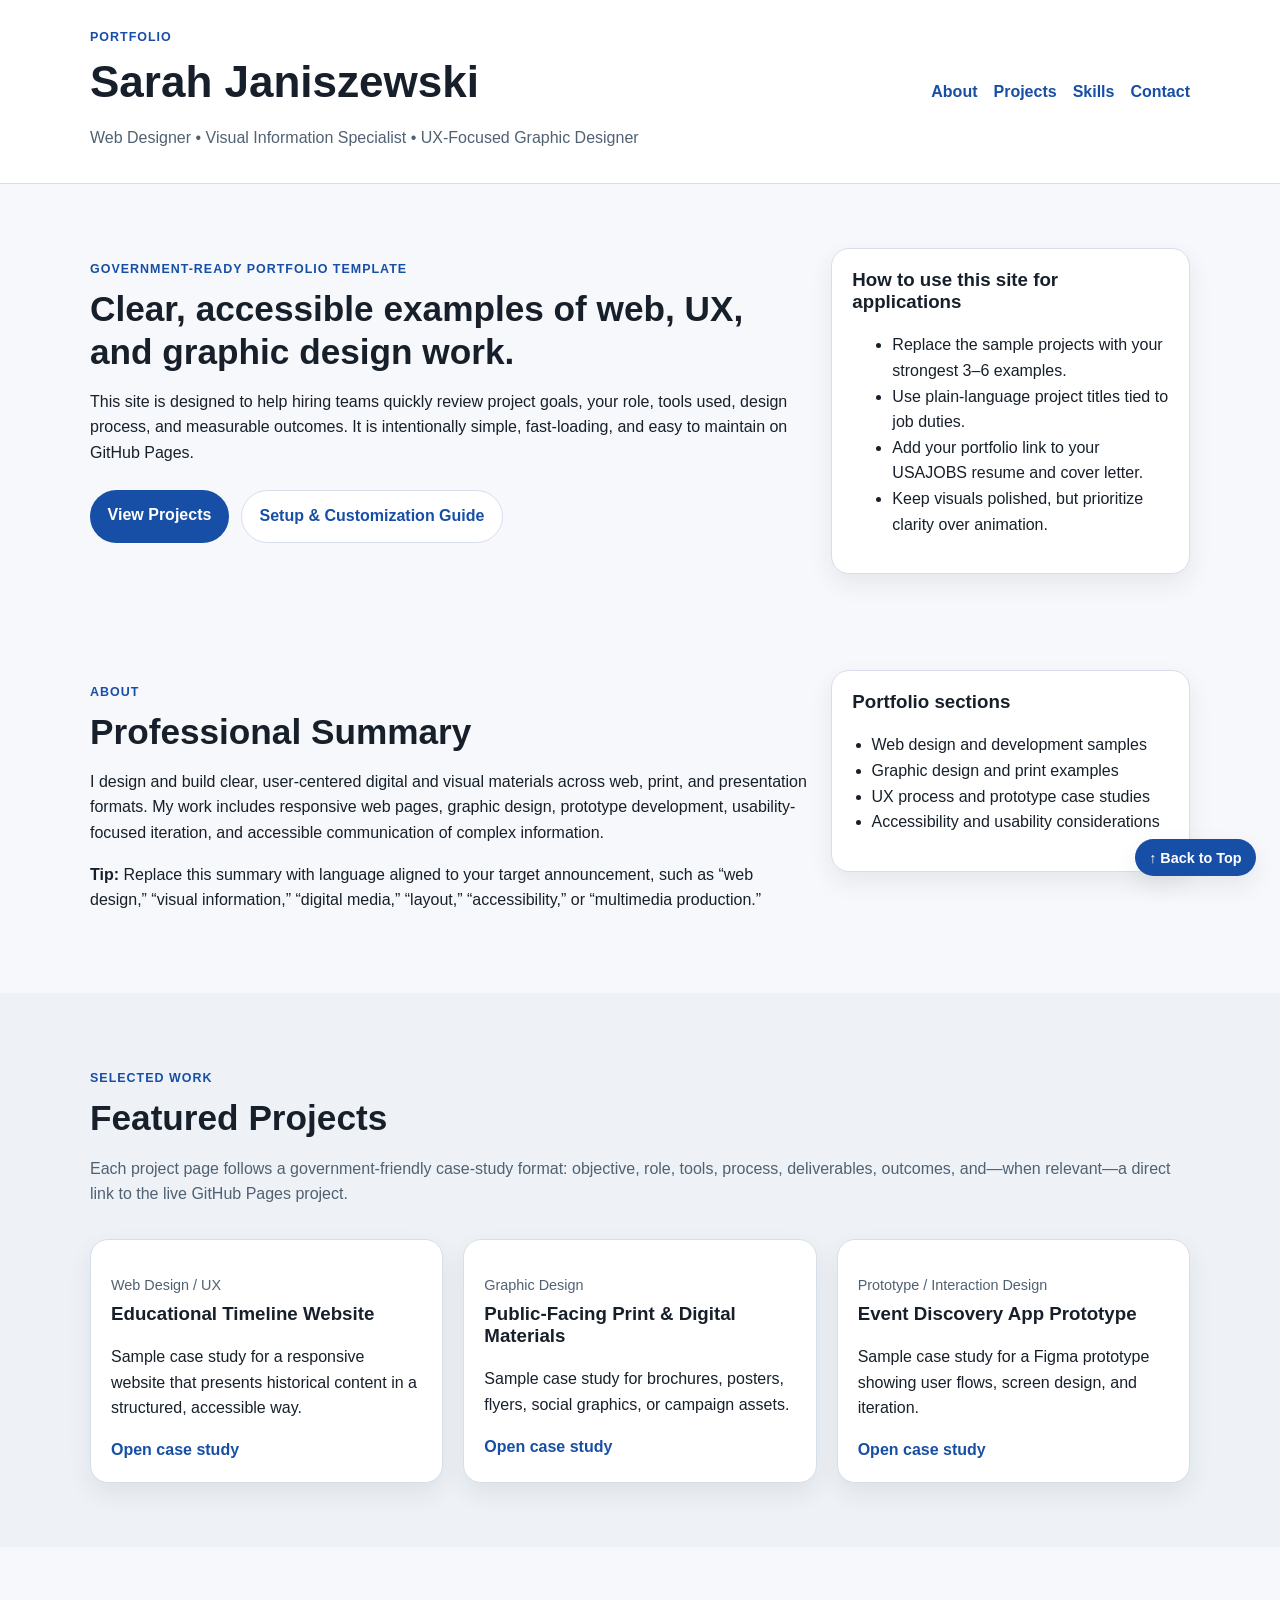
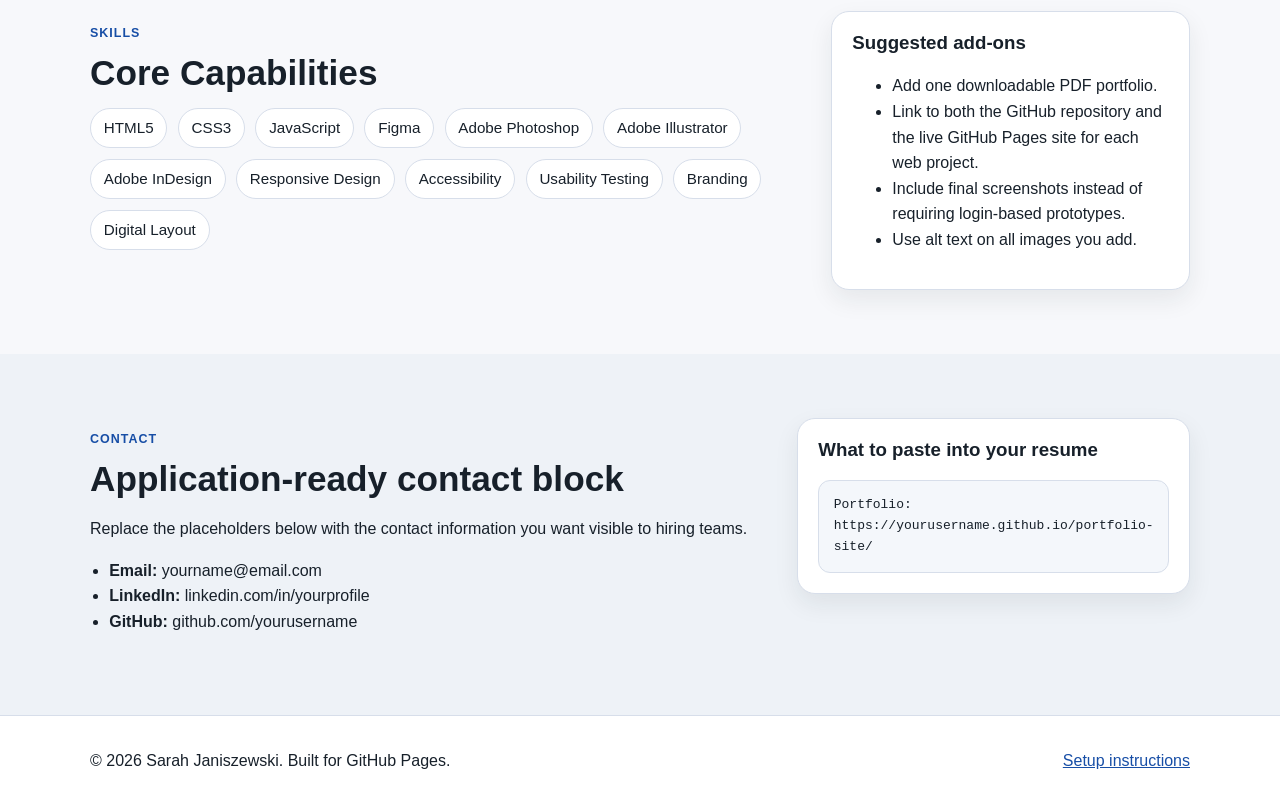
==== index.html @ ab716102 "Initial commit" ====
<!doctype html>
<html lang="en">
<head>
  <meta charset="utf-8" />
  <meta name="viewport" content="width=device-width, initial-scale=1" />
  <title>Sarah Janiszewski | Web & Visual Design Portfolio</title>
  <meta name="description" content="Portfolio of web design, UX, and visual communication work tailored for government and public sector applications." />
  <link rel="stylesheet" href="assets/css/styles.css" />
</head>
<body>
  <a class="skip-link" href="#main">Skip to main content</a>

  <header class="site-header">
    <div class="container header-inner">
      <div>
        <p class="eyebrow">Portfolio</p>
        <h1>Sarah Janiszewski</h1>
        <p class="subhead">Web Designer • Visual Information Specialist • UX-Focused Graphic Designer</p>
      </div>
      <nav aria-label="Primary">
        <ul class="nav-list">
          <li><a href="#about">About</a></li>
          <li><a href="#projects">Projects</a></li>
          <li><a href="#skills">Skills</a></li>
          <li><a href="#contact">Contact</a></li>
        </ul>
      </nav>
    </div>
  </header>

  <main id="main">
    <section class="hero">
      <div class="container hero-grid">
        <div>
          <p class="eyebrow">Government-ready portfolio template</p>
          <h2>Clear, accessible examples of web, UX, and graphic design work.</h2>
          <p>
            This site is designed to help hiring teams quickly review project goals, your role,
            tools used, design process, and measurable outcomes. It is intentionally simple,
            fast-loading, and easy to maintain on GitHub Pages.
          </p>
          <div class="button-row">
            <a class="button" href="#projects">View Projects</a>
            <a class="button button-secondary" href="README.md">Setup & Customization Guide</a>
          </div>
        </div>
        <aside class="panel" aria-label="Federal application note">
          <h3>How to use this site for applications</h3>
          <ul>
            <li>Replace the sample projects with your strongest 3–6 examples.</li>
            <li>Use plain-language project titles tied to job duties.</li>
            <li>Add your portfolio link to your USAJOBS resume and cover letter.</li>
            <li>Keep visuals polished, but prioritize clarity over animation.</li>
          </ul>
        </aside>
      </div>
    </section>

    <section id="about" class="section">
      <div class="container two-column">
        <div>
          <p class="eyebrow">About</p>
          <h2>Professional Summary</h2>
          <p>
            I design and build clear, user-centered digital and visual materials across web,
            print, and presentation formats. My work includes responsive web pages, graphic design,
            prototype development, usability-focused iteration, and accessible communication of complex information.
          </p>
          <p>
            <strong>Tip:</strong> Replace this summary with language aligned to your target announcement,
            such as “web design,” “visual information,” “digital media,” “layout,” “accessibility,” or
            “multimedia production.”
          </p>
        </div>
        <div class="panel">
          <h3>Portfolio sections</h3>
          <ul class="check-list">
            <li>Web design and development samples</li>
            <li>Graphic design and print examples</li>
            <li>UX process and prototype case studies</li>
            <li>Accessibility and usability considerations</li>
          </ul>
        </div>
      </div>
    </section>

    <section id="projects" class="section section-alt">
      <div class="container">
        <p class="eyebrow">Selected Work</p>
        <h2>Featured Projects</h2>
        <p class="section-intro">
          Each project page follows a government-friendly case-study format: objective, role,
          tools, process, deliverables, outcomes, and—when relevant—a direct link to the live GitHub Pages project.
        </p>

        <div class="card-grid">
          <article class="card">
            <div class="card-body">
              <p class="project-type">Web Design / UX</p>
              <h3>Educational Timeline Website</h3>
              <p>
                Sample case study for a responsive website that presents historical content in a
                structured, accessible way.
              </p>
              <a class="text-link" href="projects/educational-timeline.html">Open case study</a>
            </div>
          </article>

          <article class="card">
            <div class="card-body">
              <p class="project-type">Graphic Design</p>
              <h3>Public-Facing Print & Digital Materials</h3>
              <p>
                Sample case study for brochures, posters, flyers, social graphics, or campaign assets.
              </p>
              <a class="text-link" href="projects/print-digital-campaign.html">Open case study</a>
            </div>
          </article>

          <article class="card">
            <div class="card-body">
              <p class="project-type">Prototype / Interaction Design</p>
              <h3>Event Discovery App Prototype</h3>
              <p>
                Sample case study for a Figma prototype showing user flows, screen design, and iteration.
              </p>
              <a class="text-link" href="projects/event-app-prototype.html">Open case study</a>
            </div>
          </article>
        </div>
      </div>
    </section>

    <section id="skills" class="section">
      <div class="container two-column">
        <div>
          <p class="eyebrow">Skills</p>
          <h2>Core Capabilities</h2>
          <div class="tag-group" aria-label="Core skills">
            <span class="tag">HTML5</span>
            <span class="tag">CSS3</span>
            <span class="tag">JavaScript</span>
            <span class="tag">Figma</span>
            <span class="tag">Adobe Photoshop</span>
            <span class="tag">Adobe Illustrator</span>
            <span class="tag">Adobe InDesign</span>
            <span class="tag">Responsive Design</span>
            <span class="tag">Accessibility</span>
            <span class="tag">Usability Testing</span>
            <span class="tag">Branding</span>
            <span class="tag">Digital Layout</span>
          </div>
        </div>
        <div class="panel">
          <h3>Suggested add-ons</h3>
          <ul>
            <li>Add one downloadable PDF portfolio.</li>
            <li>Link to both the GitHub repository and the live GitHub Pages site for each web project.</li>
            <li>Include final screenshots instead of requiring login-based prototypes.</li>
            <li>Use alt text on all images you add.</li>
          </ul>
        </div>
      </div>
    </section>

    <section id="contact" class="section section-alt">
      <div class="container two-column">
        <div>
          <p class="eyebrow">Contact</p>
          <h2>Application-ready contact block</h2>
          <p>
            Replace the placeholders below with the contact information you want visible to hiring teams.
          </p>
          <ul class="contact-list">
            <li><strong>Email:</strong> yourname@email.com</li>
            <li><strong>LinkedIn:</strong> linkedin.com/in/yourprofile</li>
            <li><strong>GitHub:</strong> github.com/yourusername</li>
          </ul>
        </div>
        <div class="panel">
          <h3>What to paste into your resume</h3>
          <code class="inline-code">Portfolio: https://yourusername.github.io/portfolio-site/</code>
        </div>
      </div>
    </section>
  </main>

  <footer class="site-footer">
    <div class="container footer-inner">
      <p>© <span id="year"></span> Sarah Janiszewski. Built for GitHub Pages.</p>
      <a href="README.md">Setup instructions</a>
    </div>
  </footer>

  <script src="assets/js/main.js"></script>

  <button id="backToTop" aria-label="Back to top">↑ Back to Top</button>
</body>
</html>
---- assets/css/styles.css ----
:root {
  --bg: #f7f8fb;
  --surface: #ffffff;
  --surface-alt: #eef2f7;
  --text: #17202a;
  --muted: #506172;
  --border: #d7deea;
  --accent: #174ea6;
  --accent-dark: #123b7d;
  --shadow: 0 10px 24px rgba(23, 32, 42, 0.08);
  --radius: 18px;
  --max: 1100px;
}

* { box-sizing: border-box; }
html { scroll-behavior: smooth; scroll-padding-top: 7rem; }
body {
  margin: 0;
  font-family: Inter, Arial, Helvetica, sans-serif;
  color: var(--text);
  background: var(--bg);
  line-height: 1.6;
}
img { max-width: 100%; height: auto; }
a { color: var(--accent); }
a:hover, a:focus { color: var(--accent-dark); }
.container { width: min(calc(100% - 2rem), var(--max)); margin: 0 auto; }
.skip-link {
  position: absolute; left: -9999px; top: auto;
}
.skip-link:focus {
  left: 1rem; top: 1rem; background: #fff; padding: 0.75rem 1rem; z-index: 1000;
}
.site-header {
  background: #fff;
  border-bottom: 1px solid var(--border);
  position: sticky;
  top: 0;
  z-index: 20;
}
.compact-header { position: static; }
.header-inner, .footer-inner {
  display: flex;
  justify-content: space-between;
  align-items: center;
  gap: 1rem;
  padding: 1rem 0;
}
.nav-list {
  list-style: none;
  display: flex;
  gap: 1rem;
  padding: 0;
  margin: 0;
  flex-wrap: wrap;
}
.nav-list a {
  text-decoration: none;
  font-weight: 600;
}
.hero {
  padding: 4rem 0 2rem;
}
.hero-grid, .two-column {
  display: grid;
  grid-template-columns: 2fr 1fr;
  gap: 1.5rem;
  align-items: start;
}
.section { padding: 4rem 0; }
:target { scroll-margin-top: 7rem; }
section[id], main[id] { scroll-margin-top: 7rem; }
.section-alt { background: var(--surface-alt); }
.panel, .card, .placeholder-box {
  background: var(--surface);
  border: 1px solid var(--border);
  border-radius: var(--radius);
  box-shadow: var(--shadow);
}
.panel { padding: 1.25rem; }
.eyebrow {
  text-transform: uppercase;
  letter-spacing: 0.08em;
  font-size: 0.78rem;
  font-weight: 700;
  color: var(--accent);
  margin-bottom: 0.5rem;
}
h1, h2, h3 { line-height: 1.2; margin-top: 0; }
h1 { font-size: clamp(2rem, 4vw, 2.75rem); margin-bottom: 0.35rem; }
h2 { font-size: clamp(1.6rem, 3vw, 2.2rem); margin-bottom: 0.85rem; }
.subhead, .section-intro { color: var(--muted); }
.button-row {
  display: flex;
  gap: 0.75rem;
  flex-wrap: wrap;
  margin-top: 1.5rem;
}
.button {
  display: inline-block;
  background: var(--accent);
  color: #fff;
  text-decoration: none;
  padding: 0.8rem 1.1rem;
  border-radius: 999px;
  font-weight: 700;
}
.button:hover, .button:focus { background: var(--accent-dark); color: #fff; }
.button-secondary {
  background: #fff;
  color: var(--accent);
  border: 1px solid var(--border);
}
.link-list {
  list-style: none;
  padding: 0;
  margin: 0;
  display: grid;
  gap: 0.75rem;
}
.link-list a {
  font-weight: 700;
  text-decoration: none;
}
.small-note {
  color: var(--muted);
  font-size: 0.95rem;
}
.card-grid {
  display: grid;
  grid-template-columns: repeat(3, 1fr);
  gap: 1.25rem;
  margin-top: 2rem;
}
.card-body { padding: 1.25rem; }
.project-type {
  font-size: 0.9rem;
  color: var(--muted);
  margin-bottom: 0.35rem;
}
.text-link {
  font-weight: 700;
  text-decoration: none;
}
.tag-group {
  display: flex;
  flex-wrap: wrap;
  gap: 0.65rem;
}
.tag {
  display: inline-block;
  background: #fff;
  border: 1px solid var(--border);
  border-radius: 999px;
  padding: 0.45rem 0.8rem;
  font-size: 0.95rem;
}
.contact-list, .check-list, .number-list {
  padding-left: 1.2rem;
}
.inline-code {
  display: block;
  white-space: pre-wrap;
  background: #f4f7fb;
  padding: 0.9rem;
  border-radius: 12px;
  border: 1px solid var(--border);
}
.case-study { max-width: 900px; }
.case-section + .case-section { margin-top: 2.5rem; }
.info-grid, .placeholder-grid {
  display: grid;
  grid-template-columns: repeat(3, 1fr);
  gap: 1rem;
}
.placeholder-box {
  min-height: 220px;
  display: flex;
  align-items: center;
  justify-content: center;
  text-align: center;
  padding: 1rem;
  color: var(--muted);
}
.site-footer {
  border-top: 1px solid var(--border);
  background: #fff;
}

@media (max-width: 900px) {
  .hero-grid, .two-column, .card-grid, .info-grid, .placeholder-grid {
    grid-template-columns: 1fr;
  }
  .header-inner, .footer-inner {
    flex-direction: column;
    align-items: flex-start;
  }
}


#backToTop {
  position: fixed;
  bottom: 24px;
  right: 24px;
  z-index: 100;
  background: var(--accent);
  color: #fff;
  border: none;
  padding: 0.65rem 0.9rem;
  border-radius: 999px;
  font-weight: 700;
  font-size: 0.9rem;
  cursor: pointer;
  display: inline-flex;
  align-items: center;
  justify-content: center;
  box-shadow: var(--shadow);
  transition: background-color 0.2s ease, opacity 0.2s ease;
}

#backToTop:hover,
#backToTop:focus {
  background: var(--accent-dark);
}
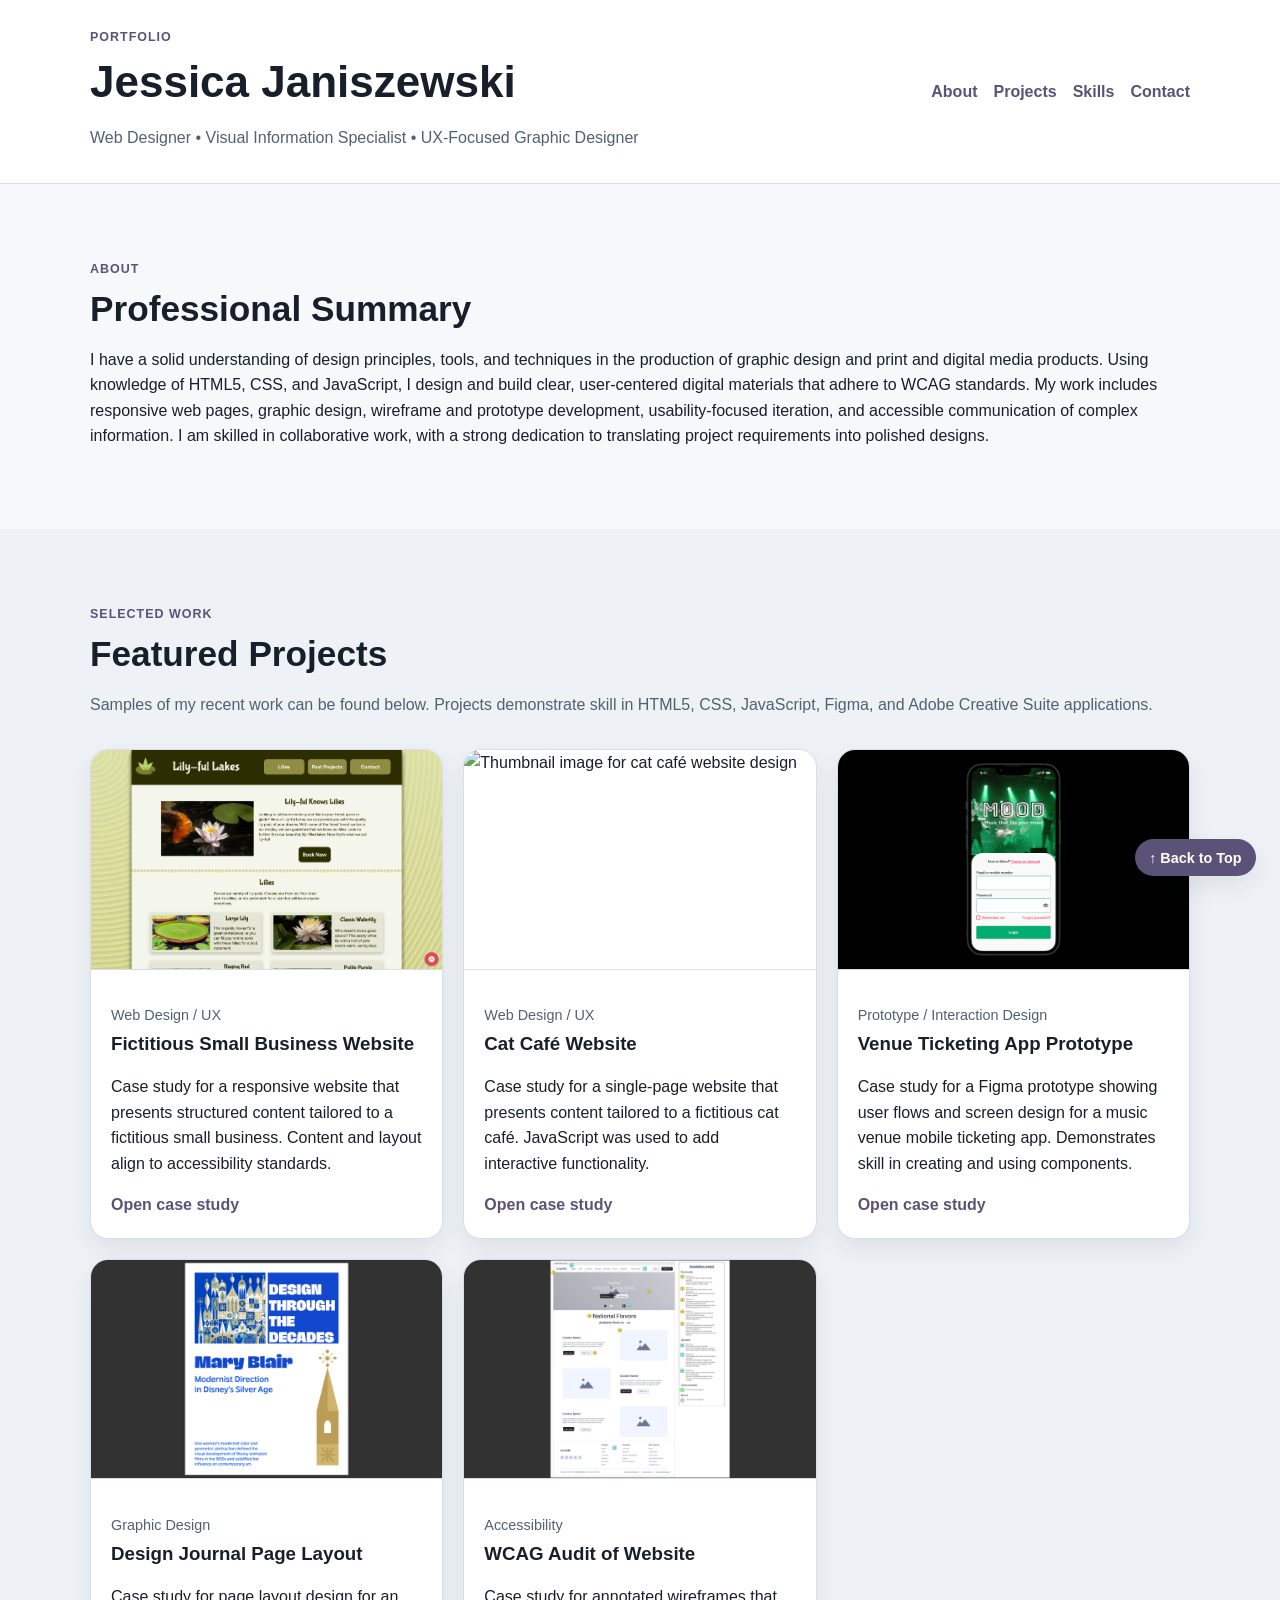
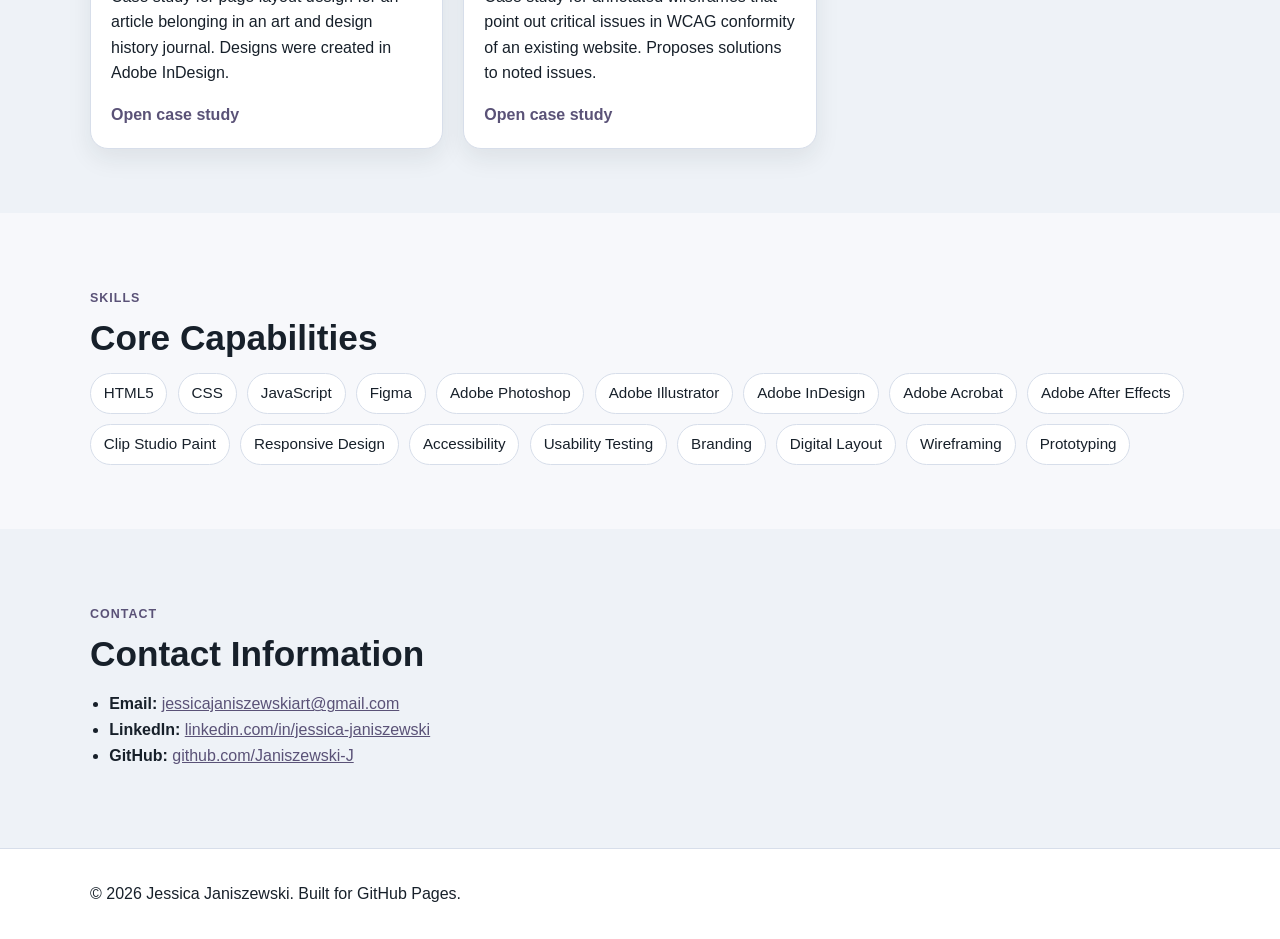
==== commit e90c8b1d: "Updated home page content" ====
--- a/index.html
+++ b/index.html
@@ -3,7 +3,7 @@
 <head>
   <meta charset="utf-8" />
   <meta name="viewport" content="width=device-width, initial-scale=1" />
-  <title>Sarah Janiszewski | Web & Visual Design Portfolio</title>
+  <title>Jessica Janiszewski | Web & Visual Design Portfolio</title>
   <meta name="description" content="Portfolio of web design, UX, and visual communication work tailored for government and public sector applications." />
   <link rel="stylesheet" href="assets/css/styles.css" />
 </head>
@@ -14,7 +14,7 @@
     <div class="container header-inner">
       <div>
         <p class="eyebrow">Portfolio</p>
-        <h1>Sarah Janiszewski</h1>
+        <h1>Jessica Janiszewski</h1>
         <p class="subhead">Web Designer • Visual Information Specialist • UX-Focused Graphic Designer</p>
       </div>
       <nav aria-label="Primary">
@@ -29,57 +29,14 @@
   </header>
 
   <main id="main">
-    <section class="hero">
-      <div class="container hero-grid">
-        <div>
-          <p class="eyebrow">Government-ready portfolio template</p>
-          <h2>Clear, accessible examples of web, UX, and graphic design work.</h2>
-          <p>
-            This site is designed to help hiring teams quickly review project goals, your role,
-            tools used, design process, and measurable outcomes. It is intentionally simple,
-            fast-loading, and easy to maintain on GitHub Pages.
-          </p>
-          <div class="button-row">
-            <a class="button" href="#projects">View Projects</a>
-            <a class="button button-secondary" href="README.md">Setup & Customization Guide</a>
-          </div>
-        </div>
-        <aside class="panel" aria-label="Federal application note">
-          <h3>How to use this site for applications</h3>
-          <ul>
-            <li>Replace the sample projects with your strongest 3–6 examples.</li>
-            <li>Use plain-language project titles tied to job duties.</li>
-            <li>Add your portfolio link to your USAJOBS resume and cover letter.</li>
-            <li>Keep visuals polished, but prioritize clarity over animation.</li>
-          </ul>
-        </aside>
-      </div>
-    </section>
-
     <section id="about" class="section">
-      <div class="container two-column">
+      <div class="container">
         <div>
           <p class="eyebrow">About</p>
           <h2>Professional Summary</h2>
           <p>
-            I design and build clear, user-centered digital and visual materials across web,
-            print, and presentation formats. My work includes responsive web pages, graphic design,
-            prototype development, usability-focused iteration, and accessible communication of complex information.
+            I have a solid understanding of design principles, tools, and techniques in the production of graphic design and print and digital media products. Using knowledge of HTML5, CSS, and JavaScript, I design and build clear, user-centered digital materials that adhere to WCAG standards. My work includes responsive web pages, graphic design, wireframe and prototype development, usability-focused iteration, and accessible communication of complex information. I am skilled in collaborative work, with a strong dedication to translating project requirements into polished designs.
           </p>
-          <p>
-            <strong>Tip:</strong> Replace this summary with language aligned to your target announcement,
-            such as “web design,” “visual information,” “digital media,” “layout,” “accessibility,” or
-            “multimedia production.”
-          </p>
-        </div>
-        <div class="panel">
-          <h3>Portfolio sections</h3>
-          <ul class="check-list">
-            <li>Web design and development samples</li>
-            <li>Graphic design and print examples</li>
-            <li>UX process and prototype case studies</li>
-            <li>Accessibility and usability considerations</li>
-          </ul>
         </div>
       </div>
     </section>
@@ -89,42 +46,67 @@
         <p class="eyebrow">Selected Work</p>
         <h2>Featured Projects</h2>
         <p class="section-intro">
-          Each project page follows a government-friendly case-study format: objective, role,
-          tools, process, deliverables, outcomes, and—when relevant—a direct link to the live GitHub Pages project.
+          Samples of my recent work can be found below. Projects demonstrate skill in HTML5, CSS, JavaScript, Figma, and Adobe Creative Suite applications.
         </p>
 
         <div class="card-grid">
-          <article class="card">
+          <article class="card project-card">
+            <img class="card-thumbnail" src="assets/images/small-business-thumbnail.png" alt="Thumbnail image for fictitious small business website design">
             <div class="card-body">
               <p class="project-type">Web Design / UX</p>
-              <h3>Educational Timeline Website</h3>
+              <h3>Fictitious Small Business Website</h3>
               <p>
-                Sample case study for a responsive website that presents historical content in a
-                structured, accessible way.
+                Case study for a responsive website that presents  structured content tailored to a fictitious small business. Content and layout align to accessibility standards.
               </p>
-              <a class="text-link" href="projects/educational-timeline.html">Open case study</a>
+              <a class="text-link" href="projects/lilyful-lakes.html">Open case study</a>
             </div>
           </article>
 
-          <article class="card">
+          <article class="card project-card">
+            <img class="card-thumbnail" src="assets/images/cat-cafe-thumbnail.png" alt="Thumbnail image for cat café website design">
             <div class="card-body">
-              <p class="project-type">Graphic Design</p>
-              <h3>Public-Facing Print & Digital Materials</h3>
+              <p class="project-type">Web Design / UX</p>
+              <h3>Cat Café Website</h3>
               <p>
-                Sample case study for brochures, posters, flyers, social graphics, or campaign assets.
+                Case study for a single-page website that presents content tailored to a fictitious cat café. JavaScript was used to add interactive functionality.
               </p>
-              <a class="text-link" href="projects/print-digital-campaign.html">Open case study</a>
+              <a class="text-link" href="projects/purr-and-pour.html">Open case study</a>
             </div>
           </article>
 
-          <article class="card">
+          <article class="card project-card">
+            <img class="card-thumbnail" src="assets/images/ticketing-app-thumbnail.png" alt="Thumbnail image for ticketing app screen design and prototype">
             <div class="card-body">
               <p class="project-type">Prototype / Interaction Design</p>
-              <h3>Event Discovery App Prototype</h3>
+              <h3>Venue Ticketing App Prototype</h3>
               <p>
-                Sample case study for a Figma prototype showing user flows, screen design, and iteration.
+                Case study for a Figma prototype showing user flows and screen design for a music venue mobile ticketing app. Demonstrates skill in creating and using components.
               </p>
-              <a class="text-link" href="projects/event-app-prototype.html">Open case study</a>
+              <a class="text-link" href="projects/ticketing-app-prototype.html">Open case study</a>
+            </div>
+          </article>
+
+          <article class="card project-card">
+            <img class="card-thumbnail" src="assets/images/design-journal-thumbnail.png" alt="Thumbnail image for design journal page layout">
+            <div class="card-body">
+              <p class="project-type">Graphic Design</p>
+              <h3>Design Journal Page Layout</h3>
+              <p>
+                Case study for page layout design for an article belonging in an art and design history journal. Designs were created in Adobe InDesign.
+              </p>
+              <a class="text-link" href="projects/journal-layout.html">Open case study</a>
+            </div>
+          </article>
+
+          <article class="card project-card">
+            <img class="card-thumbnail" src="assets/images/wcag-audit-thumbnail.png" alt="Thumbnail image for WCAG audit of website">
+            <div class="card-body">
+              <p class="project-type">Accessibility</p>
+              <h3>WCAG Audit of Website</h3>
+              <p>
+                Case study for annotated wireframes that point out critical issues in WCAG conformity of an existing website. Proposes solutions to noted issues.
+              </p>
+              <a class="text-link" href="projects/wcag-audit.html">Open case study</a>
             </div>
           </article>
         </div>
@@ -132,54 +114,43 @@
     </section>
 
     <section id="skills" class="section">
-      <div class="container two-column">
+      <div class="container">
         <div>
           <p class="eyebrow">Skills</p>
           <h2>Core Capabilities</h2>
           <div class="tag-group" aria-label="Core skills">
             <span class="tag">HTML5</span>
-            <span class="tag">CSS3</span>
+            <span class="tag">CSS</span>
             <span class="tag">JavaScript</span>
             <span class="tag">Figma</span>
             <span class="tag">Adobe Photoshop</span>
             <span class="tag">Adobe Illustrator</span>
             <span class="tag">Adobe InDesign</span>
+            <span class="tag">Adobe Acrobat</span>
+            <span class="tag">Adobe After Effects</span>
+            <span class="tag">Clip Studio Paint</span>
             <span class="tag">Responsive Design</span>
             <span class="tag">Accessibility</span>
             <span class="tag">Usability Testing</span>
             <span class="tag">Branding</span>
             <span class="tag">Digital Layout</span>
+            <span class="tag">Wireframing</span>
+            <span class="tag">Prototyping</span>
           </div>
-        </div>
-        <div class="panel">
-          <h3>Suggested add-ons</h3>
-          <ul>
-            <li>Add one downloadable PDF portfolio.</li>
-            <li>Link to both the GitHub repository and the live GitHub Pages site for each web project.</li>
-            <li>Include final screenshots instead of requiring login-based prototypes.</li>
-            <li>Use alt text on all images you add.</li>
-          </ul>
         </div>
       </div>
     </section>
 
     <section id="contact" class="section section-alt">
-      <div class="container two-column">
+      <div class="container">
         <div>
           <p class="eyebrow">Contact</p>
-          <h2>Application-ready contact block</h2>
-          <p>
-            Replace the placeholders below with the contact information you want visible to hiring teams.
-          </p>
+          <h2>Contact Information</h2>
           <ul class="contact-list">
-            <li><strong>Email:</strong> yourname@email.com</li>
-            <li><strong>LinkedIn:</strong> linkedin.com/in/yourprofile</li>
-            <li><strong>GitHub:</strong> github.com/yourusername</li>
+            <li><strong>Email:</strong> <a href="mailto:jessicajaniszewskiart@gmail.com">jessicajaniszewskiart@gmail.com</a></li>
+            <li><strong>LinkedIn:</strong> <a href="https://www.linkedin.com/in/jessica-janiszewski/">linkedin.com/in/jessica-janiszewski</a></li>
+            <li><strong>GitHub:</strong> <a href="https://github.com/Janiszewski-J">github.com/Janiszewski-J</a></li>
           </ul>
-        </div>
-        <div class="panel">
-          <h3>What to paste into your resume</h3>
-          <code class="inline-code">Portfolio: https://yourusername.github.io/portfolio-site/</code>
         </div>
       </div>
     </section>
@@ -187,8 +158,7 @@
 
   <footer class="site-footer">
     <div class="container footer-inner">
-      <p>© <span id="year"></span> Sarah Janiszewski. Built for GitHub Pages.</p>
-      <a href="README.md">Setup instructions</a>
+      <p>© <span id="year"></span> Jessica Janiszewski. Built for GitHub Pages.</p>
     </div>
   </footer>
 
--- a/assets/css/styles.css
+++ b/assets/css/styles.css
@@ -5,8 +5,8 @@
   --text: #17202a;
   --muted: #506172;
   --border: #d7deea;
-  --accent: #174ea6;
-  --accent-dark: #123b7d;
+  --accent: #5a5277;
+  --accent-dark: #22223d;
   --shadow: 0 10px 24px rgba(23, 32, 42, 0.08);
   --radius: 18px;
   --max: 1100px;
@@ -126,11 +126,21 @@
   color: var(--muted);
   font-size: 0.95rem;
 }
+.project-card {
+  overflow: hidden;
+}
 .card-grid {
   display: grid;
   grid-template-columns: repeat(3, 1fr);
   gap: 1.25rem;
   margin-top: 2rem;
+}
+.card-thumbnail {
+  display: block;
+  width: 100%;
+  aspect-ratio: 16 / 10;
+  object-fit: cover;
+  border-bottom: 1px solid var(--border);
 }
 .card-body { padding: 1.25rem; }
 .project-type {
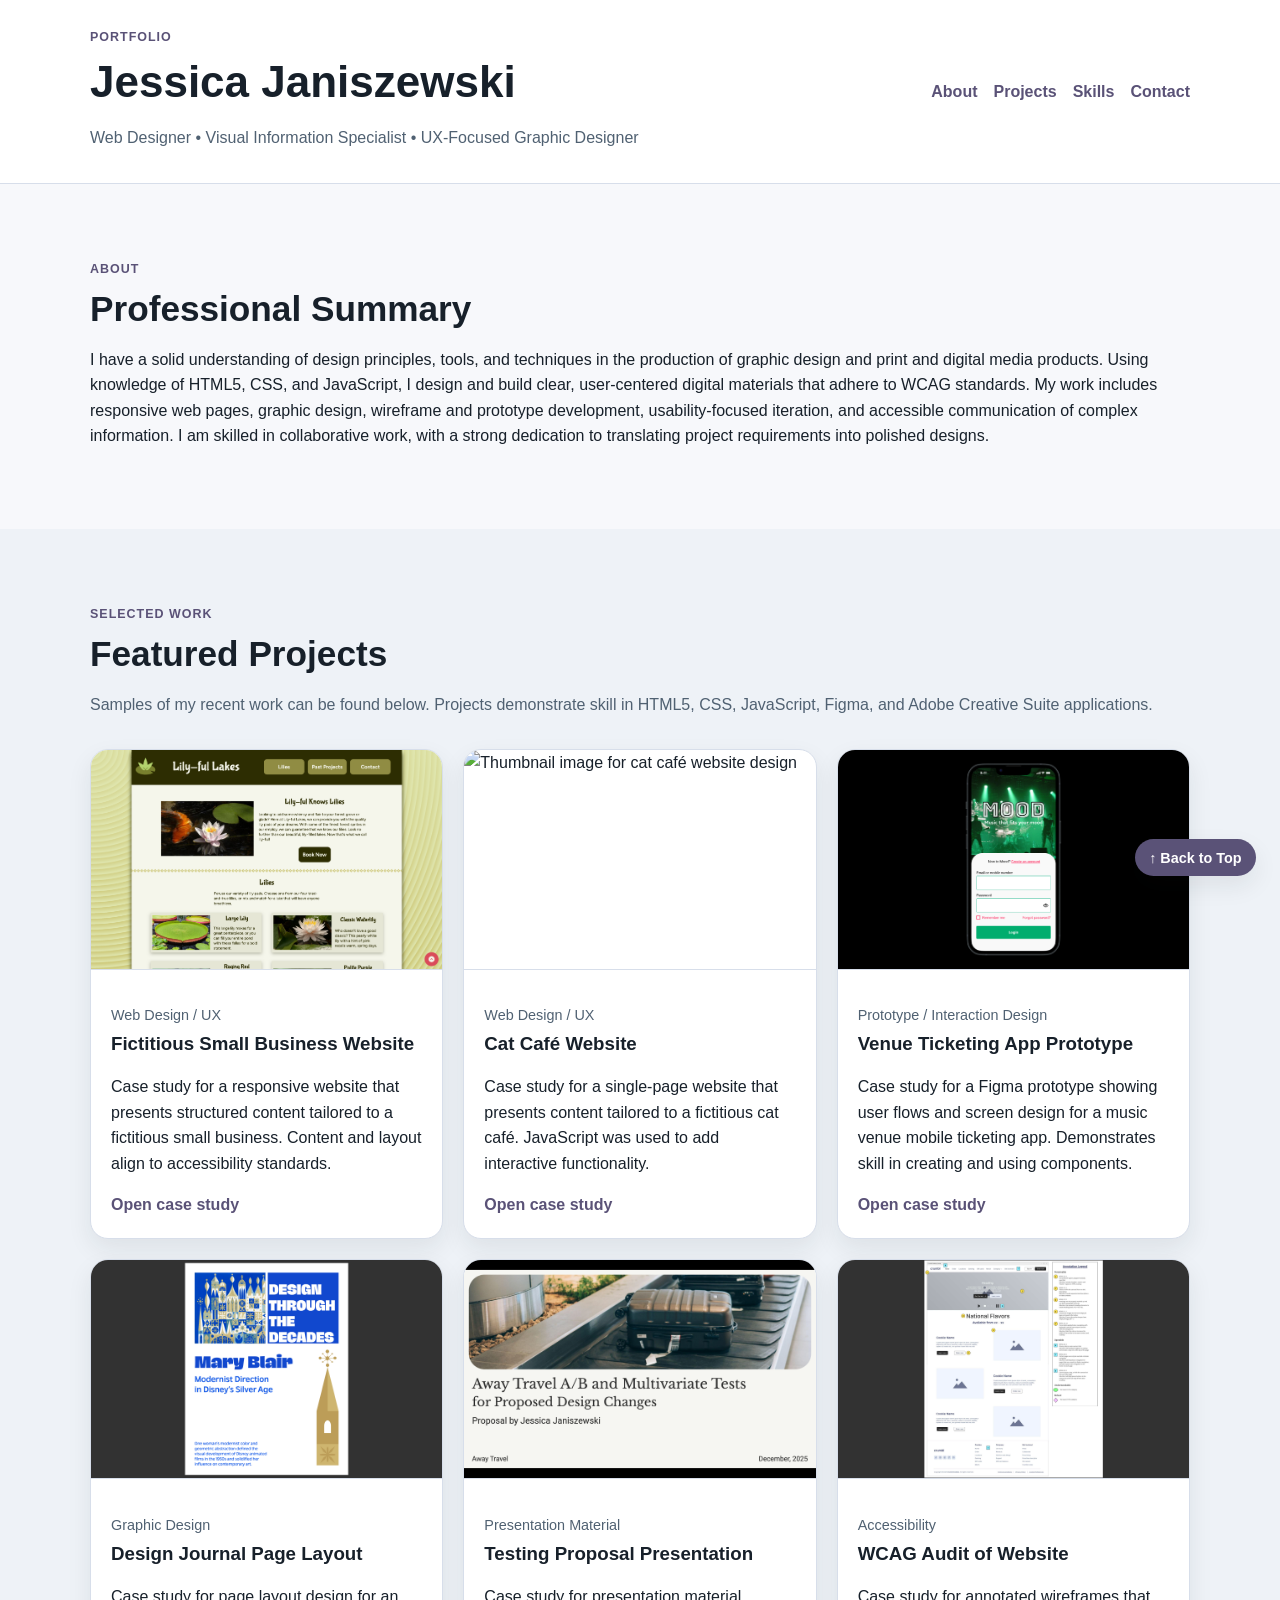
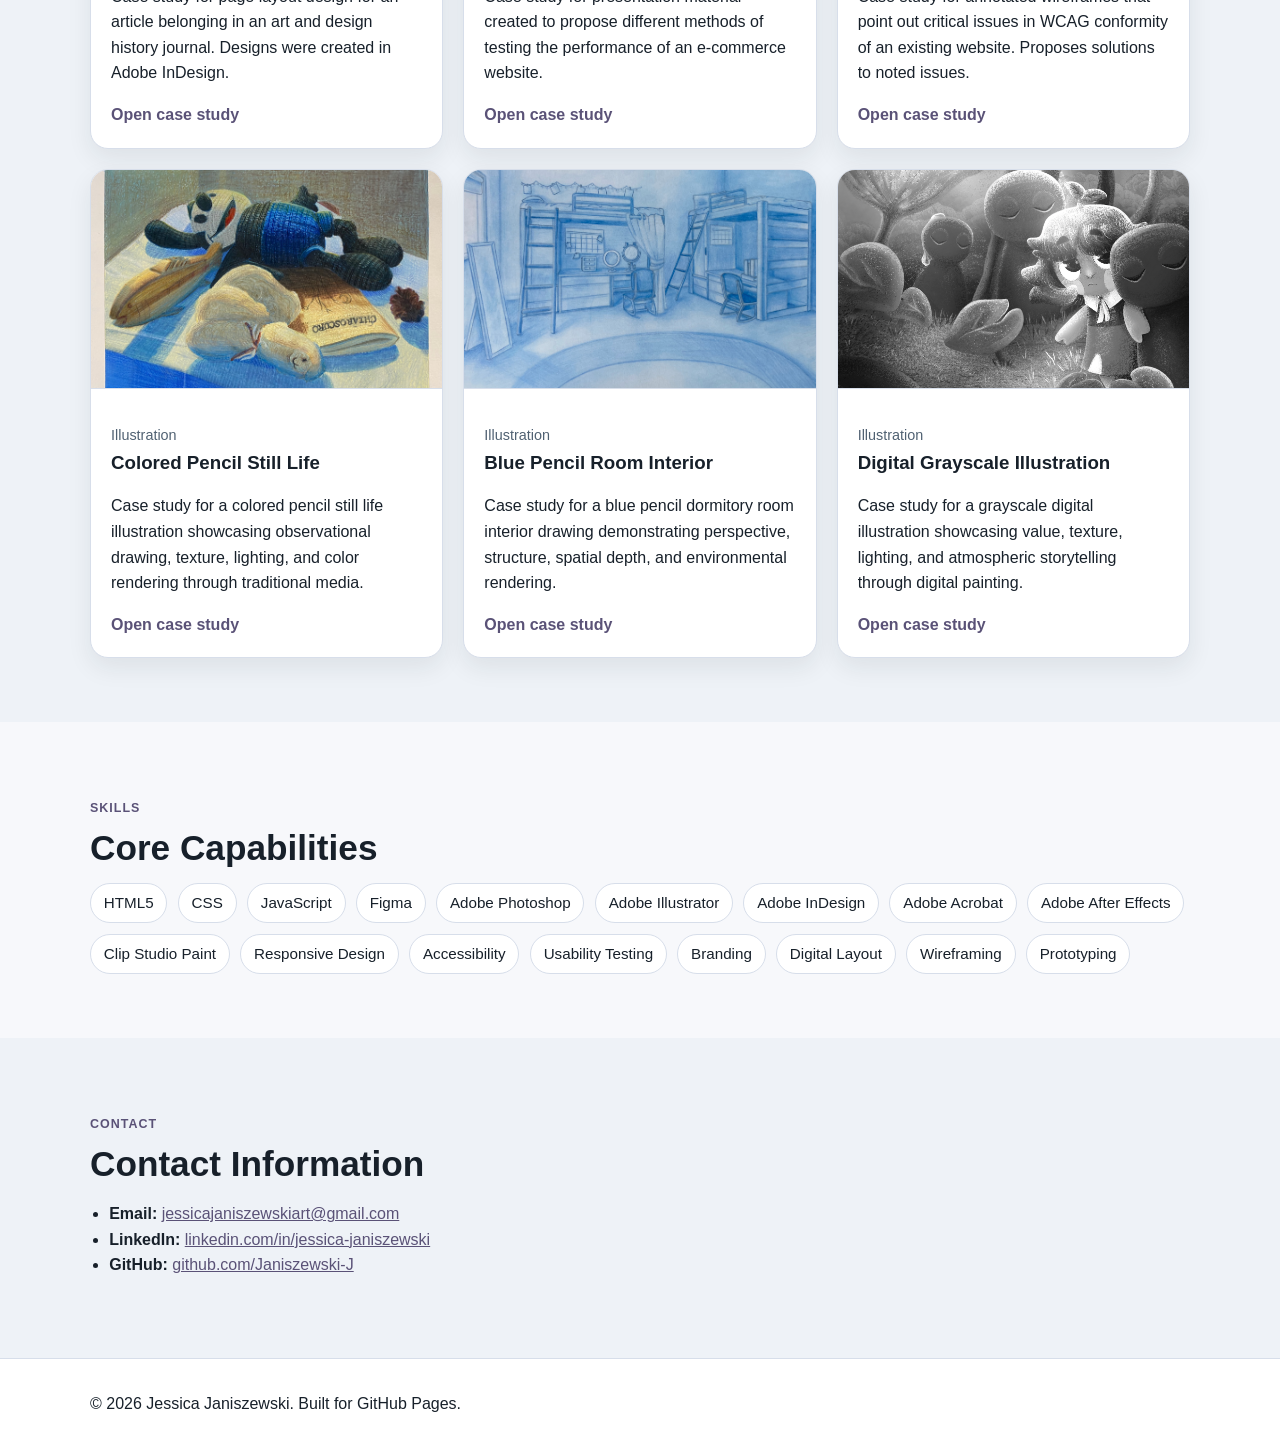
==== commit b7a9afbc: "Added four new projects to portfolio. Modified HTML and CSS." ====
--- a/index.html
+++ b/index.html
@@ -56,7 +56,7 @@
               <p class="project-type">Web Design / UX</p>
               <h3>Fictitious Small Business Website</h3>
               <p>
-                Case study for a responsive website that presents  structured content tailored to a fictitious small business. Content and layout align to accessibility standards.
+                Case study for a responsive website that presents structured content tailored to a fictitious small business. Content and layout align to accessibility standards.
               </p>
               <a class="text-link" href="projects/lilyful-lakes.html">Open case study</a>
             </div>
@@ -99,6 +99,18 @@
           </article>
 
           <article class="card project-card">
+            <img class="card-thumbnail" src="assets/images/presentation-material-thumbnail.png" alt="Thumbnail image for testing proposal presentation material">
+            <div class="card-body">
+              <p class="project-type">Presentation Material</p>
+              <h3>Testing Proposal Presentation</h3>
+              <p>
+                Case study for presentation material created to propose different methods of testing the performance of an e-commerce website.
+              </p>
+              <a class="text-link" href="projects/presentation-material.html">Open case study</a>
+            </div>
+          </article>
+
+          <article class="card project-card">
             <img class="card-thumbnail" src="assets/images/wcag-audit-thumbnail.png" alt="Thumbnail image for WCAG audit of website">
             <div class="card-body">
               <p class="project-type">Accessibility</p>
@@ -107,6 +119,42 @@
                 Case study for annotated wireframes that point out critical issues in WCAG conformity of an existing website. Proposes solutions to noted issues.
               </p>
               <a class="text-link" href="projects/wcag-audit.html">Open case study</a>
+            </div>
+          </article>
+
+          <article class="card project-card">
+            <img class="card-thumbnail" src="assets/images/colored-pencil-still-life.jpeg" alt="Thumbnail image for a colored pencil still life drawing">
+            <div class="card-body">
+              <p class="project-type">Illustration</p>
+              <h3>Colored Pencil Still Life</h3>
+              <p>
+                Case study for a colored pencil still life illustration showcasing observational drawing, texture, lighting, and color rendering through traditional media.
+              </p>
+              <a class="text-link" href="projects/still-life.html">Open case study</a>
+            </div>
+          </article>
+
+          <article class="card project-card">
+            <img class="card-thumbnail" src="assets/images/blue-pencil-interior.jpeg" alt="Thumbnail image for a blue pencil room interior drawing">
+            <div class="card-body">
+              <p class="project-type">Illustration</p>
+              <h3>Blue Pencil Room Interior</h3>
+              <p>
+                Case study for a blue pencil dormitory room interior drawing demonstrating perspective, structure, spatial depth, and environmental rendering.
+              </p>
+              <a class="text-link" href="projects/pencil-interior.html">Open case study</a>
+            </div>
+          </article>
+
+          <article class="card project-card">
+            <img class="card-thumbnail" src="assets/images/digital-illustration-thumbnail.png" alt="Thumbnail image for a digital illustration">
+            <div class="card-body">
+              <p class="project-type">Illustration</p>
+              <h3>Digital Grayscale Illustration</h3>
+              <p>
+                Case study for a grayscale digital illustration showcasing value, texture, lighting, and atmospheric storytelling through digital painting.
+              </p>
+              <a class="text-link" href="projects/digital-illustration.html">Open case study</a>
             </div>
           </article>
         </div>
@@ -148,8 +196,8 @@
           <h2>Contact Information</h2>
           <ul class="contact-list">
             <li><strong>Email:</strong> <a href="mailto:jessicajaniszewskiart@gmail.com">jessicajaniszewskiart@gmail.com</a></li>
-            <li><strong>LinkedIn:</strong> <a href="https://www.linkedin.com/in/jessica-janiszewski/">linkedin.com/in/jessica-janiszewski</a></li>
-            <li><strong>GitHub:</strong> <a href="https://github.com/Janiszewski-J">github.com/Janiszewski-J</a></li>
+            <li><strong>LinkedIn:</strong> <a href="https://www.linkedin.com/in/jessica-janiszewski/" target="_blank">linkedin.com/in/jessica-janiszewski</a></li>
+            <li><strong>GitHub:</strong> <a href="https://github.com/Janiszewski-J" target="_blank">github.com/Janiszewski-J</a></li>
           </ul>
         </div>
       </div>
--- a/assets/css/styles.css
+++ b/assets/css/styles.css
@@ -78,6 +78,12 @@
   box-shadow: var(--shadow);
 }
 .panel { padding: 1.25rem; }
+.project-links {
+  margin-top: 1rem;
+}
+.prototype-project-links {
+  margin-bottom: 1rem;
+}
 .eyebrow {
   text-transform: uppercase;
   letter-spacing: 0.08em;
@@ -178,13 +184,101 @@
 }
 .case-study { max-width: 900px; }
 .case-section + .case-section { margin-top: 2.5rem; }
-.info-grid, .placeholder-grid {
+.info-grid{
   display: grid;
   grid-template-columns: repeat(3, 1fr);
   gap: 1rem;
 }
+.image-gallery {
+  display: grid;
+  grid-template-columns: repeat(2, 1fr);
+  gap: 1.5rem;
+}
+.image-gallery img {
+  border: 1px solid var(--border);
+  border-radius: var(--radius);
+  box-shadow: var(--shadow);
+}
+.flow-gallery {
+  display: flex;
+  flex-direction: row;
+  gap: 1rem;
+  justify-content: center;
+}
+.flow-gallery img {
+  border: 1px solid var(--border);
+  border-radius: 30px;
+  box-shadow: var(--shadow);
+  max-height: 1774px;
+}
+.process-gallery {
+  display: grid;
+  grid-template-columns: repeat(2, 1fr);
+  gap: 1.5rem;
+}
+.process-gallery figure {
+  overflow: hidden;
+}
+.process-gallery img {
+  width: 100%;
+  display: block;
+  border-radius: 12px;
+}
+.process-gallery figcaption {
+  padding-top: 1rem;
+  text-align: left;
+}
+.process-gallery figure:last-of-type {
+  grid-column: 1/3;
+}
+figcaption {
+  text-align: center;
+}
+
+/* Video styles */
+.video-container {
+  width: 100%;
+  max-width: 900px;
+  margin: 1.5rem auto 0;
+  aspect-ratio: 16 / 9;
+  overflow: hidden;
+  border-radius: var(--radius);
+  border: 1px solid var(--border);
+  box-shadow: var(--shadow);
+}
+.video-container iframe {
+  width: 100%;
+  height: 100%;
+  border: none;
+}
+
+/* Artwork image styles */
+.hero-artwork {
+  margin: 1.5rem 0;
+  padding: 1rem;
+  background: var(--surface);
+  border: 1px solid var(--border);
+  border-radius: var(--radius);
+  box-shadow: var(--shadow);
+}
+.hero-artwork img {
+  display: block;
+  width: 100%;
+  border-radius: 12px;
+}
+.hero-artwork figcaption {
+  margin-top: 0.75rem;
+}
+.portrait-image img {
+  width: auto;
+  max-width: 100%;
+  max-height: 550px;
+  margin: 0 auto;
+  display: block;
+}
+
 .placeholder-box {
-  min-height: 220px;
+  min-height: 300px;
   display: flex;
   align-items: center;
   justify-content: center;
@@ -204,6 +298,17 @@
   .header-inner, .footer-inner {
     flex-direction: column;
     align-items: flex-start;
+  }
+  .image-gallery, .process-gallery {
+    display: flex;
+    flex-direction: column;
+  }
+  .flow-gallery {
+    flex-wrap: wrap;
+  }
+  .flow-gallery figure {
+    flex-basis: 47%;
+
   }
 }
 
@@ -232,3 +337,42 @@
 #backToTop:focus {
   background: var(--accent-dark);
 }
+
+/* Lightbox overlay */
+.lightbox {
+  position: fixed;
+  top: 0;
+  left: 0;
+  width: 100%;
+  height: 100%;
+  background: rgba(0,0,0,0.85);
+  display: none;
+  align-items: center;
+  justify-content: center;
+  z-index: 1000;
+}
+
+.lightbox-item {
+  margin: 0;
+}
+
+.lightbox img {
+  max-width: 90%;
+  max-height: 90%;
+  border-radius: 8px;
+}
+
+.lightbox.active {
+  display: flex;
+  cursor: zoom-out;
+}
+
+/* Cursor hint */
+.lightbox-item img {
+  cursor: zoom-in;
+  transition: transform 0.2s ease;
+}
+
+.lightbox-item img:hover {
+  transform: scale(1.02);
+}
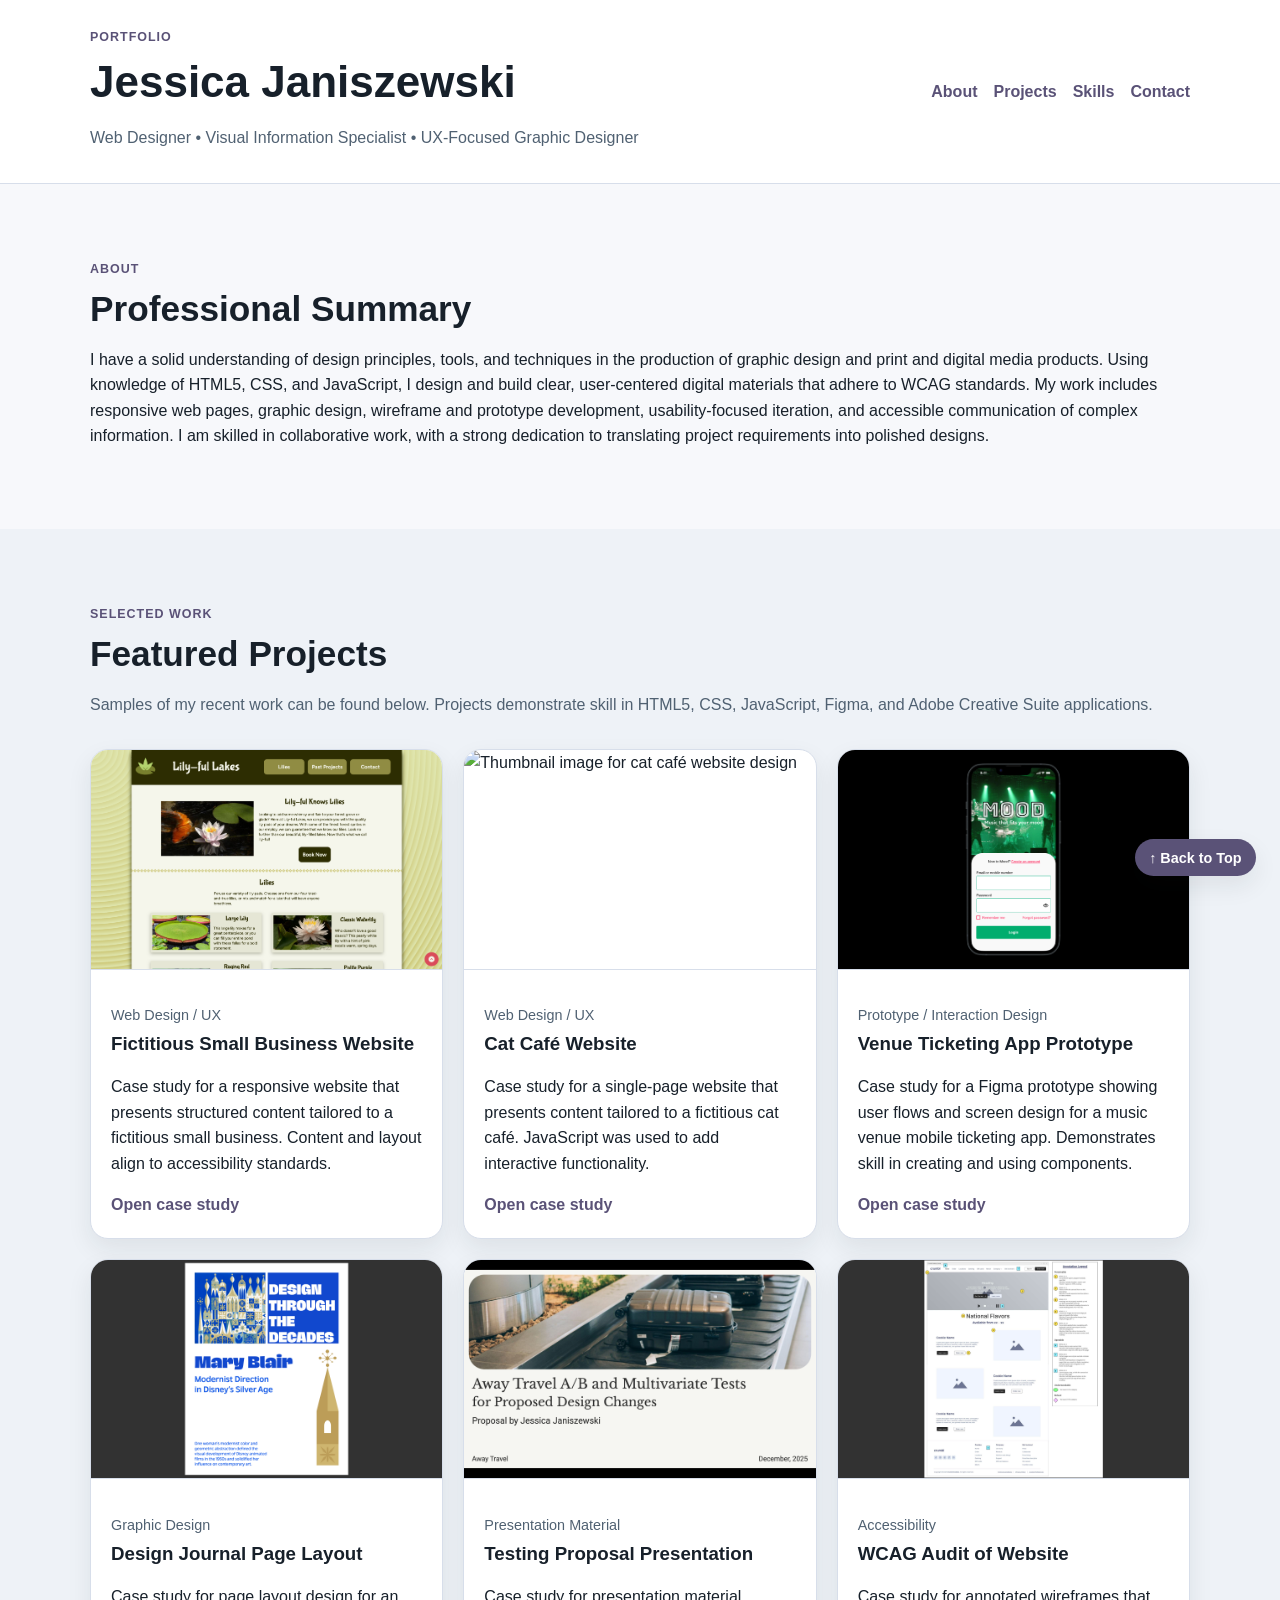
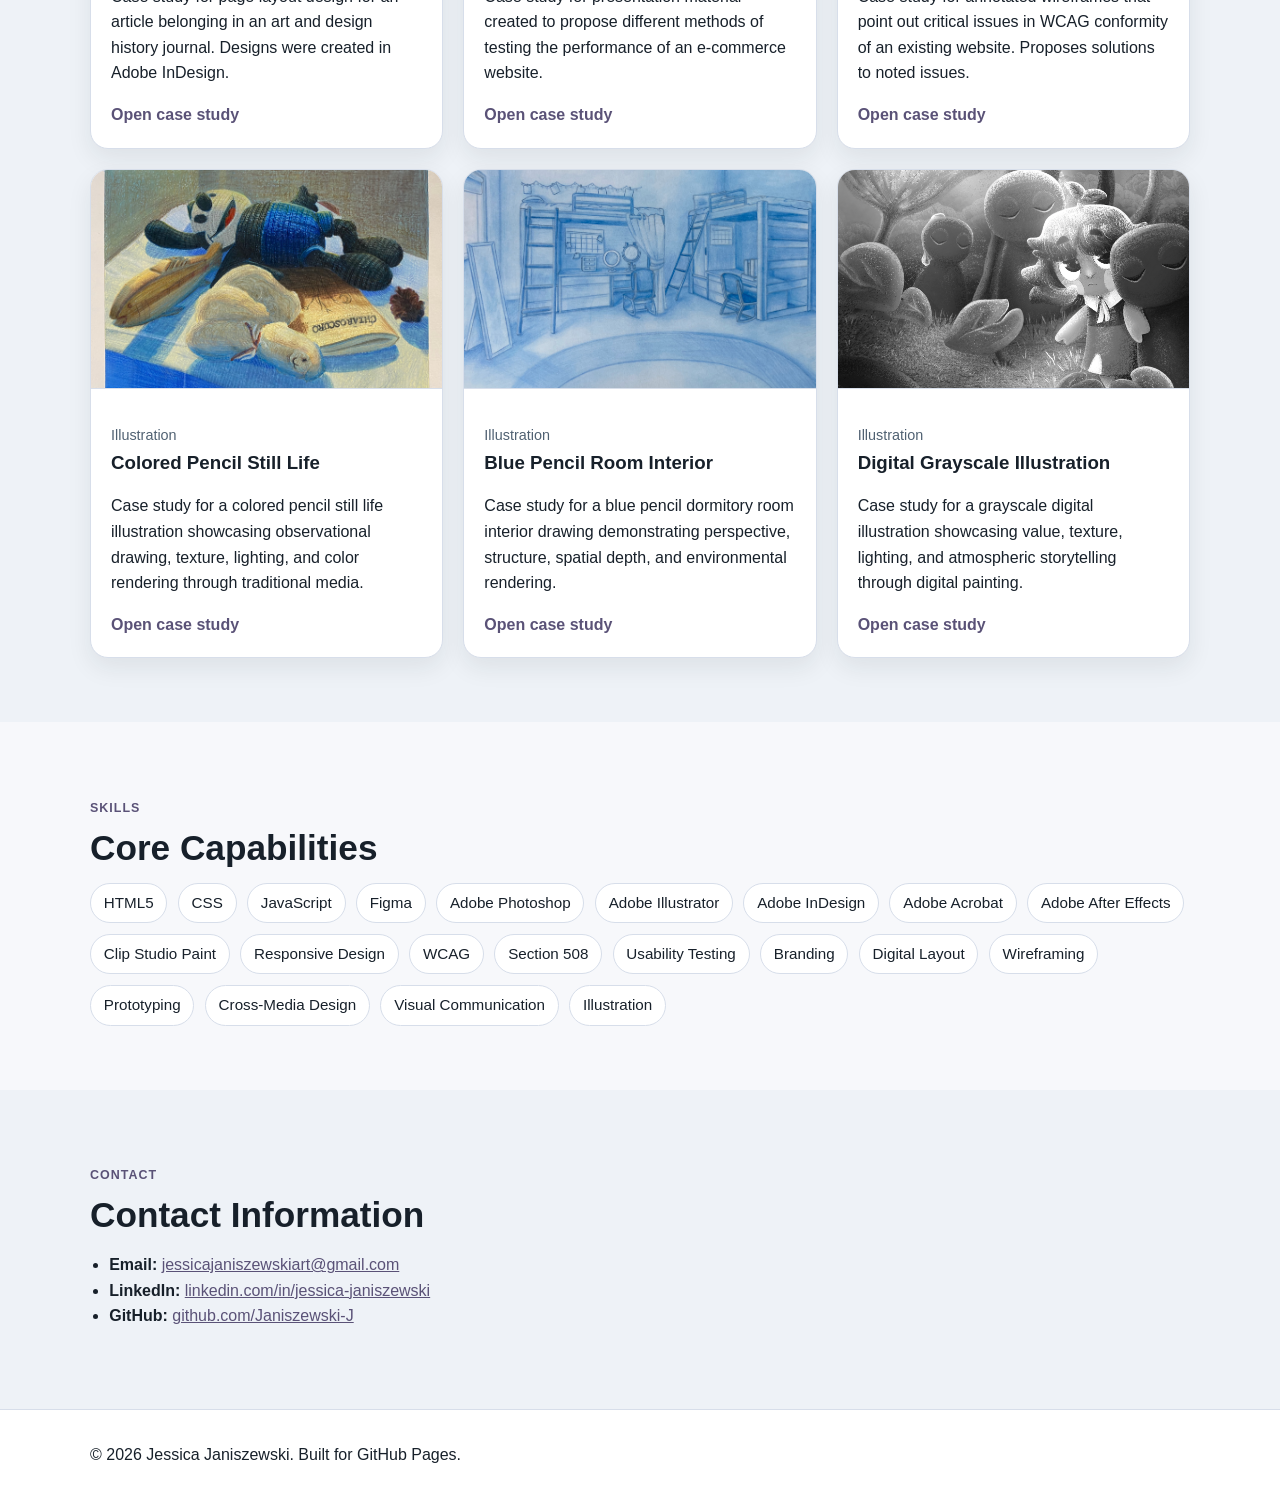
==== commit 033ea1ae: "Added to core capabilities list." ====
--- a/index.html
+++ b/index.html
@@ -178,12 +178,16 @@
             <span class="tag">Adobe After Effects</span>
             <span class="tag">Clip Studio Paint</span>
             <span class="tag">Responsive Design</span>
-            <span class="tag">Accessibility</span>
+            <span class="tag">WCAG</span>
+            <span class="tag">Section 508</span>
             <span class="tag">Usability Testing</span>
             <span class="tag">Branding</span>
             <span class="tag">Digital Layout</span>
             <span class="tag">Wireframing</span>
             <span class="tag">Prototyping</span>
+            <span class="tag">Cross-Media Design</span>
+            <span class="tag">Visual Communication</span>
+            <span class="tag">Illustration</span>
           </div>
         </div>
       </div>
